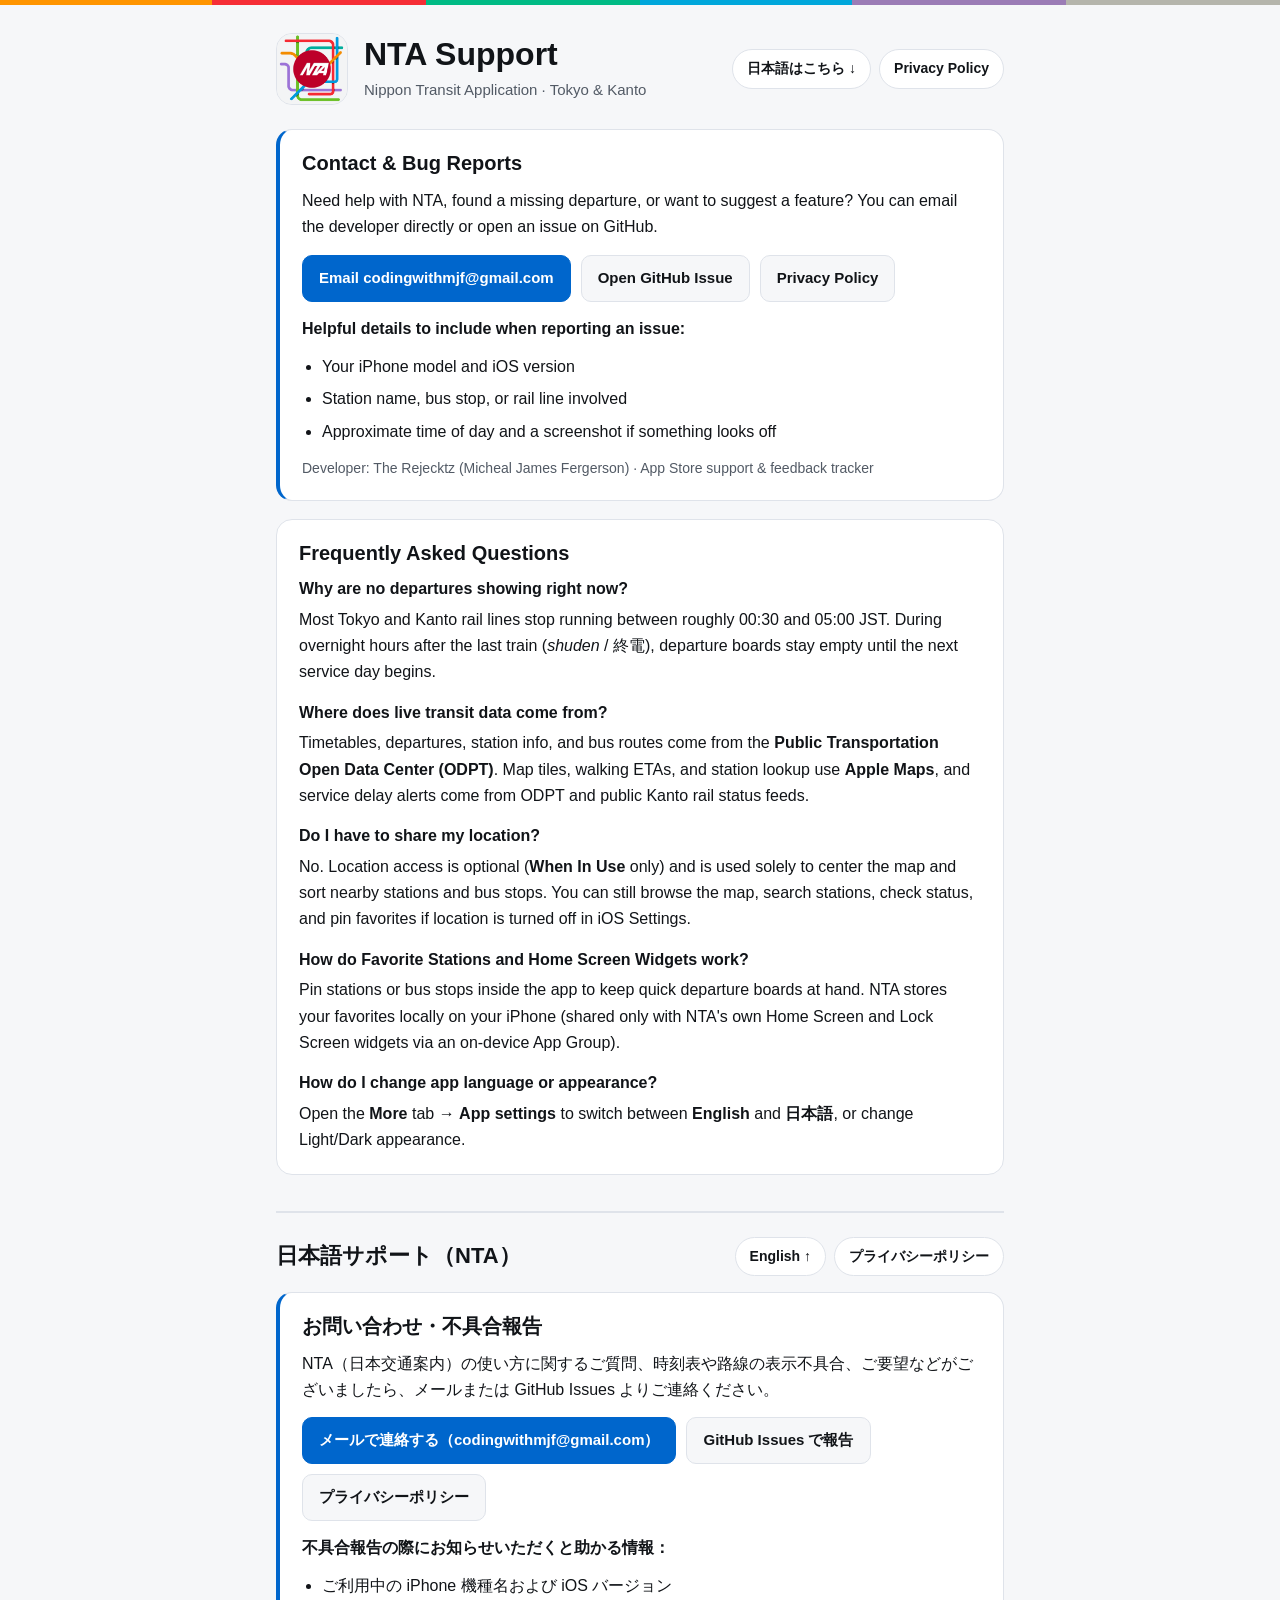
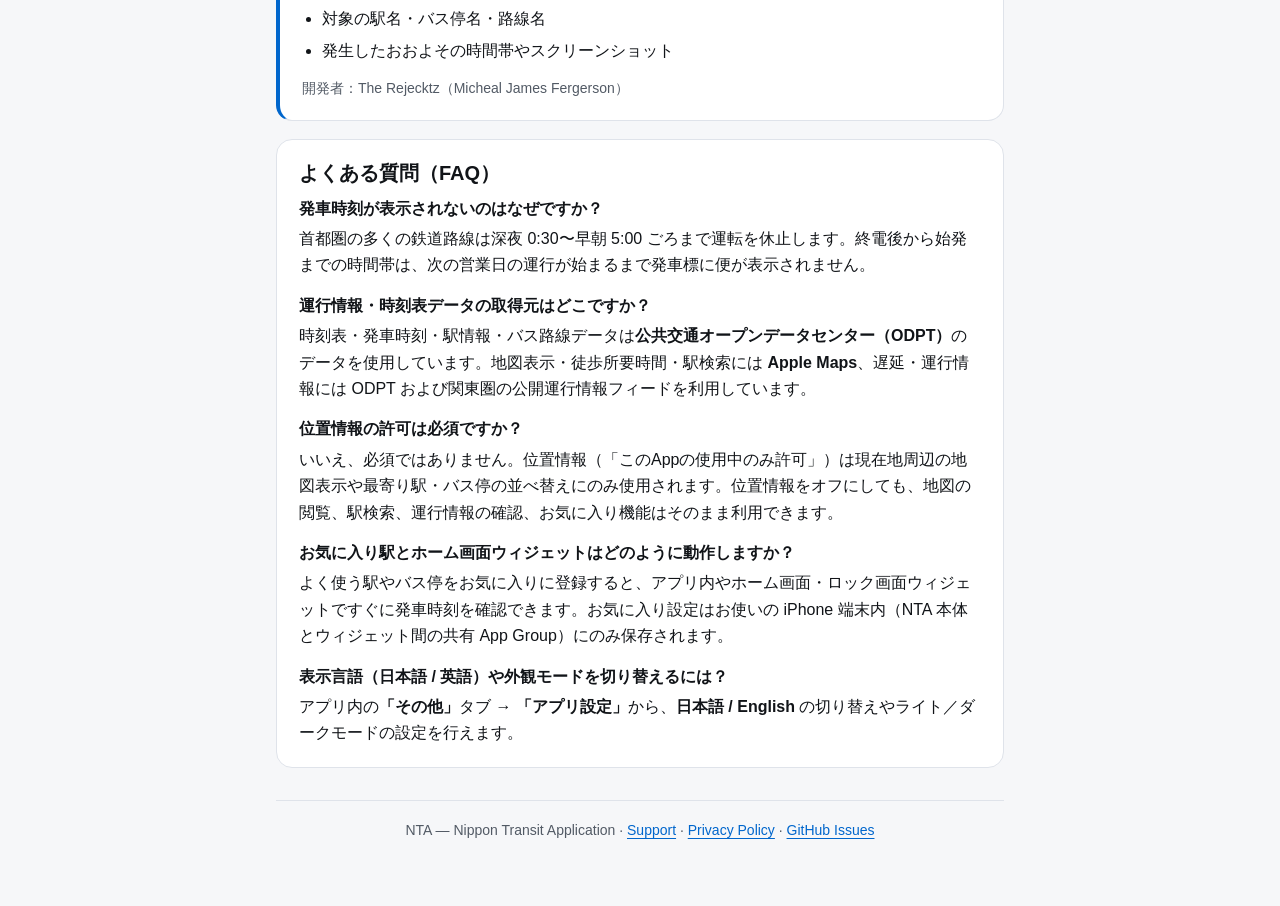
==== index.html @ 33166bc8 "Initial NTA support and privacy policy site" ====
<!doctype html>
<html lang="en">
<head>
<meta charset="utf-8">
<meta name="viewport" content="width=device-width, initial-scale=1">
<title>NTA — Nippon Transit Application Support</title>
<meta name="description" content="Support, FAQ, and contact details for NTA — Nippon Transit Application (iOS) in Tokyo & Kanto. 東京・関東圏向け電車・バスアプリ NTA のサポートページ。">
<link rel="icon" href="icon.png">
<link rel="apple-touch-icon" href="apple-touch-icon.png">
<style>
:root {
  --bg: #f6f7f9;
  --card: #ffffff;
  --ink: #111418;
  --muted: #525a65;
  --border: #dfe3ea;
  --accent: #0066cc;
  --accent-ink: #ffffff;
  --stripe: linear-gradient(90deg, #ff9500 0% 16.6%, #f62e36 16.6% 33.3%, #00bb85 33.3% 50%, #00a7db 50% 66.6%, #9b7cb6 66.6% 83.3%, #b5b5ac 83.3% 100%);
}
@media (prefers-color-scheme: dark) {
  :root {
    --bg: #0c0f14;
    --card: #151a22;
    --ink: #f1f4f8;
    --muted: #a6b0bd;
    --border: #272f3b;
    --accent: #4ea1ff;
    --accent-ink: #07121e;
  }
}
* { box-sizing: border-box; }
html { scroll-behavior: smooth; }
@media (prefers-reduced-motion: reduce) { html { scroll-behavior: auto; } }
body {
  margin: 0;
  background: var(--bg);
  color: var(--ink);
  font: 16px/1.65 -apple-system, BlinkMacSystemFont, "Hiragino Sans", "Hiragino Kaku Gothic ProN", "Yu Gothic", "Helvetica Neue", Arial, sans-serif;
}
.line-stripe { height: 5px; width: 100%; background: var(--stripe); }
main { max-width: 760px; margin: 0 auto; padding: 28px 16px 64px; }
header {
  display: flex;
  flex-wrap: wrap;
  align-items: center;
  justify-content: space-between;
  gap: 16px;
  margin-bottom: 24px;
}
.brand { display: flex; align-items: center; gap: 16px; min-width: 0; }
.brand img {
  width: 72px;
  height: 72px;
  border-radius: 16px;
  border: 1px solid var(--border);
  flex: none;
}
h1 { font-size: clamp(24px, 5vw, 32px); line-height: 1.2; margin: 0; font-weight: 700; }
.subtitle { margin: 4px 0 0; color: var(--muted); font-size: 15px; }
.lang-bar { display: flex; flex-wrap: wrap; gap: 8px; }
.pill {
  display: inline-block;
  padding: 7px 14px;
  border-radius: 999px;
  border: 1px solid var(--border);
  background: var(--card);
  color: var(--ink);
  text-decoration: none;
  font-size: 14px;
  font-weight: 600;
}
.pill.primary {
  background: var(--accent);
  border-color: var(--accent);
  color: var(--accent-ink);
}
.card {
  background: var(--card);
  border: 1px solid var(--border);
  border-radius: 16px;
  padding: 20px 22px;
  margin-bottom: 18px;
  scroll-margin-top: 16px;
}
.card.highlight { border-left: 4px solid var(--accent); }
h2 { font-size: 20px; line-height: 1.3; margin: 0 0 12px; font-weight: 700; }
h3 { font-size: 16px; line-height: 1.4; margin: 16px 0 6px; font-weight: 700; }
h3:first-of-type { margin-top: 6px; }
p { margin: 0 0 12px; }
p:last-child, ul:last-child { margin-bottom: 0; }
ul { margin: 0 0 12px; padding-left: 20px; }
li { margin-bottom: 6px; }
a { color: var(--accent); text-underline-offset: 3px; }
.actions { display: flex; flex-wrap: wrap; gap: 10px; margin: 14px 0; }
.btn {
  display: inline-block;
  padding: 10px 16px;
  border-radius: 10px;
  border: 1px solid var(--border);
  background: var(--bg);
  color: var(--ink);
  text-decoration: none;
  font-weight: 600;
  font-size: 15px;
}
.btn.primary { background: var(--accent); border-color: var(--accent); color: var(--accent-ink); }
.section-divider {
  display: flex;
  align-items: center;
  justify-content: space-between;
  gap: 12px;
  margin: 36px 0 16px;
  padding-top: 24px;
  border-top: 2px solid var(--border);
  scroll-margin-top: 16px;
}
.section-divider h2 { margin: 0; font-size: 22px; }
.note { color: var(--muted); font-size: 14px; }
footer {
  margin-top: 32px;
  padding-top: 18px;
  border-top: 1px solid var(--border);
  text-align: center;
  color: var(--muted);
  font-size: 14px;
}
@media (max-width: 520px) {
  .card { padding: 18px 16px; }
  .brand img { width: 60px; height: 60px; border-radius: 14px; }
}
</style>
</head>
<body>
<div class="line-stripe" aria-hidden="true"></div>
<main>
<header>
  <div class="brand">
    <img src="icon.png" alt="NTA app icon">
    <div>
      <h1>NTA Support</h1>
      <p class="subtitle">Nippon Transit Application · Tokyo &amp; Kanto</p>
    </div>
  </div>
  <nav class="lang-bar" aria-label="Language and policy links">
    <a class="pill" href="#ja">日本語はこちら ↓</a>
    <a class="pill" href="privacy.html">Privacy Policy</a>
  </nav>
</header>

<section id="en" aria-labelledby="en-heading">
  <div class="card highlight">
    <h2 id="en-heading">Contact &amp; Bug Reports</h2>
    <p>Need help with NTA, found a missing departure, or want to suggest a feature? You can email the developer directly or open an issue on GitHub.</p>
    <div class="actions">
      <a class="btn primary" href="mailto:codingwithmjf@gmail.com?subject=NTA%20iOS%20Support">Email codingwithmjf@gmail.com</a>
      <a class="btn" href="https://github.com/pleyfight/nta-support/issues">Open GitHub Issue</a>
      <a class="btn" href="privacy.html">Privacy Policy</a>
    </div>
    <p><strong>Helpful details to include when reporting an issue:</strong></p>
    <ul>
      <li>Your iPhone model and iOS version</li>
      <li>Station name, bus stop, or rail line involved</li>
      <li>Approximate time of day and a screenshot if something looks off</li>
    </ul>
    <p class="note">Developer: The Rejecktz (Micheal James Fergerson) · App Store support &amp; feedback tracker</p>
  </div>

  <div class="card">
    <h2>Frequently Asked Questions</h2>

    <h3>Why are no departures showing right now?</h3>
    <p>Most Tokyo and Kanto rail lines stop running between roughly 00:30 and 05:00 JST. During overnight hours after the last train (<em>shuden</em> / 終電), departure boards stay empty until the next service day begins.</p>

    <h3>Where does live transit data come from?</h3>
    <p>Timetables, departures, station info, and bus routes come from the <strong>Public Transportation Open Data Center (ODPT)</strong>. Map tiles, walking ETAs, and station lookup use <strong>Apple Maps</strong>, and service delay alerts come from ODPT and public Kanto rail status feeds.</p>

    <h3>Do I have to share my location?</h3>
    <p>No. Location access is optional (<strong>When In Use</strong> only) and is used solely to center the map and sort nearby stations and bus stops. You can still browse the map, search stations, check status, and pin favorites if location is turned off in iOS Settings.</p>

    <h3>How do Favorite Stations and Home Screen Widgets work?</h3>
    <p>Pin stations or bus stops inside the app to keep quick departure boards at hand. NTA stores your favorites locally on your iPhone (shared only with NTA's own Home Screen and Lock Screen widgets via an on-device App Group).</p>

    <h3>How do I change app language or appearance?</h3>
    <p>Open the <strong>More</strong> tab &rarr; <strong>App settings</strong> to switch between <strong>English</strong> and <strong>日本語</strong>, or change Light/Dark appearance.</p>
  </div>
</section>

<div class="section-divider" id="ja">
  <h2>日本語サポート（NTA）</h2>
  <div class="lang-bar">
    <a class="pill" href="#en">English ↑</a>
    <a class="pill" href="privacy.html#ja">プライバシーポリシー</a>
  </div>
</div>

<section aria-labelledby="ja-contact">
  <div class="card highlight">
    <h2 id="ja-contact">お問い合わせ・不具合報告</h2>
    <p>NTA（日本交通案内）の使い方に関するご質問、時刻表や路線の表示不具合、ご要望などがございましたら、メールまたは GitHub Issues よりご連絡ください。</p>
    <div class="actions">
      <a class="btn primary" href="mailto:codingwithmjf@gmail.com?subject=NTA%20iOS%20Support">メールで連絡する（codingwithmjf@gmail.com）</a>
      <a class="btn" href="https://github.com/pleyfight/nta-support/issues">GitHub Issues で報告</a>
      <a class="btn" href="privacy.html#ja">プライバシーポリシー</a>
    </div>
    <p><strong>不具合報告の際にお知らせいただくと助かる情報：</strong></p>
    <ul>
      <li>ご利用中の iPhone 機種名および iOS バージョン</li>
      <li>対象の駅名・バス停名・路線名</li>
      <li>発生したおおよその時間帯やスクリーンショット</li>
    </ul>
    <p class="note">開発者：The Rejecktz（Micheal James Fergerson）</p>
  </div>

  <div class="card">
    <h2>よくある質問（FAQ）</h2>

    <h3>発車時刻が表示されないのはなぜですか？</h3>
    <p>首都圏の多くの鉄道路線は深夜 0:30〜早朝 5:00 ごろまで運転を休止します。終電後から始発までの時間帯は、次の営業日の運行が始まるまで発車標に便が表示されません。</p>

    <h3>運行情報・時刻表データの取得元はどこですか？</h3>
    <p>時刻表・発車時刻・駅情報・バス路線データは<strong>公共交通オープンデータセンター（ODPT）</strong>のデータを使用しています。地図表示・徒歩所要時間・駅検索には <strong>Apple Maps</strong>、遅延・運行情報には ODPT および関東圏の公開運行情報フィードを利用しています。</p>

    <h3>位置情報の許可は必須ですか？</h3>
    <p>いいえ、必須ではありません。位置情報（「このAppの使用中のみ許可」）は現在地周辺の地図表示や最寄り駅・バス停の並べ替えにのみ使用されます。位置情報をオフにしても、地図の閲覧、駅検索、運行情報の確認、お気に入り機能はそのまま利用できます。</p>

    <h3>お気に入り駅とホーム画面ウィジェットはどのように動作しますか？</h3>
    <p>よく使う駅やバス停をお気に入りに登録すると、アプリ内やホーム画面・ロック画面ウィジェットですぐに発車時刻を確認できます。お気に入り設定はお使いの iPhone 端末内（NTA 本体とウィジェット間の共有 App Group）にのみ保存されます。</p>

    <h3>表示言語（日本語 / 英語）や外観モードを切り替えるには？</h3>
    <p>アプリ内の<strong>「その他」</strong>タブ &rarr; <strong>「アプリ設定」</strong>から、<strong>日本語 / English</strong> の切り替えやライト／ダークモードの設定を行えます。</p>
  </div>
</section>

<footer>
  NTA — Nippon Transit Application ·
  <a href="index.html">Support</a> ·
  <a href="privacy.html">Privacy Policy</a> ·
  <a href="https://github.com/pleyfight/nta-support/issues">GitHub Issues</a>
</footer>
</main>
</body>
</html>
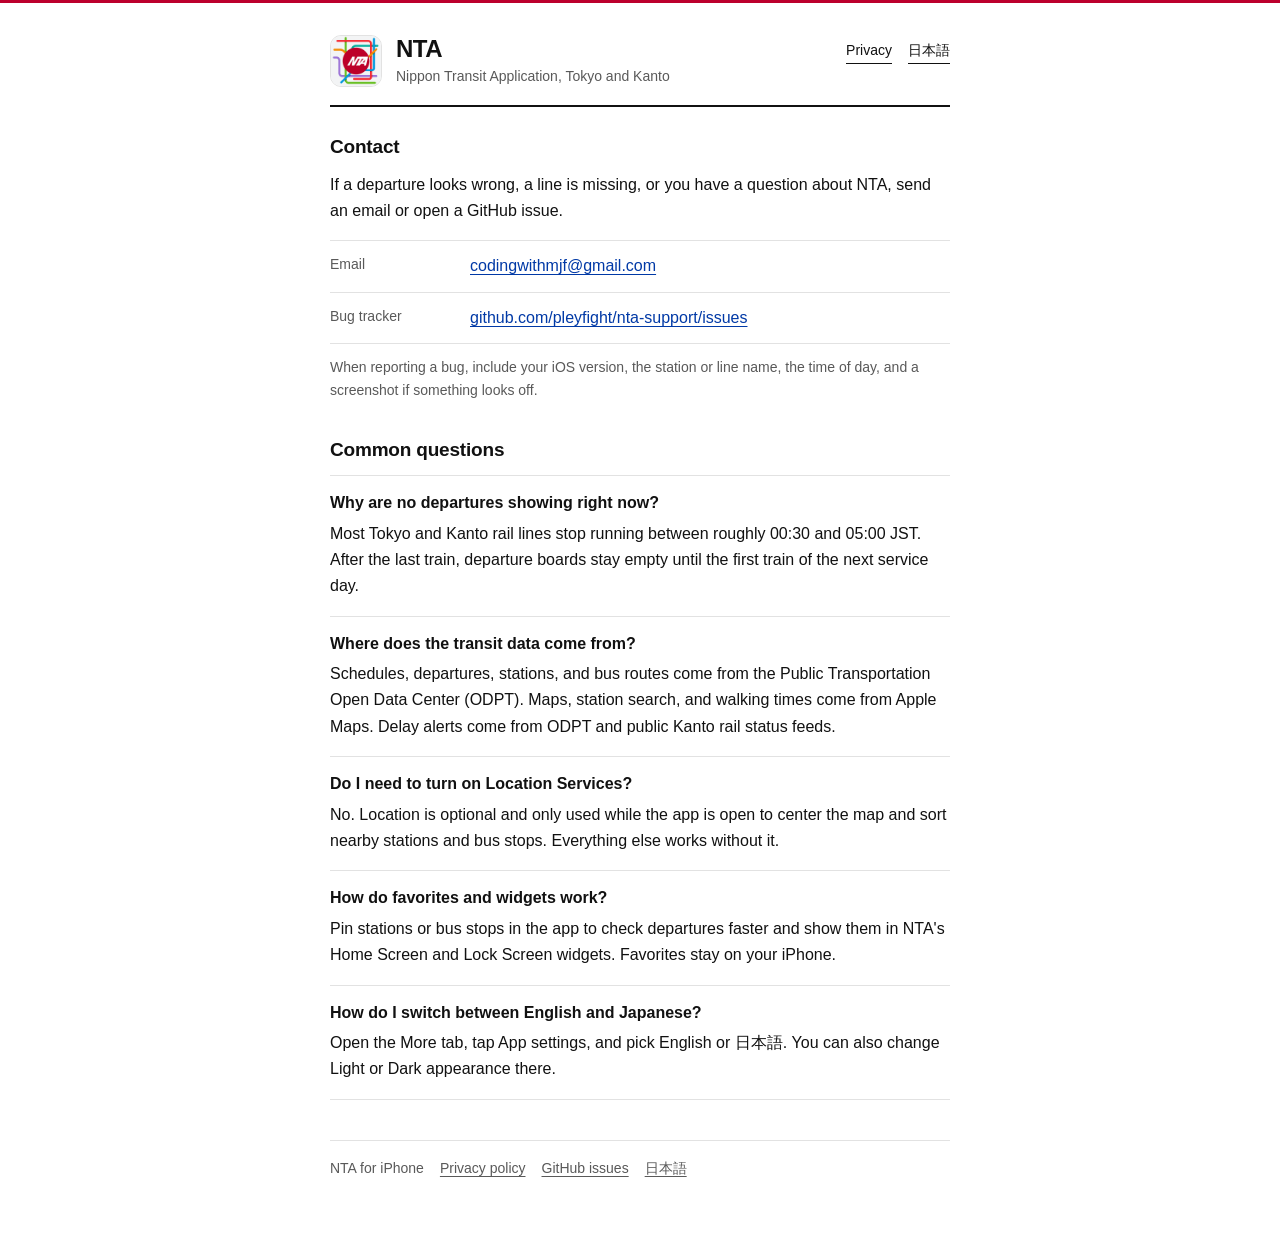
==== commit 290aa548: "Redesign support and privacy pages without card/pill boilerplate" ====
--- a/index.html
+++ b/index.html
@@ -3,240 +3,76 @@
 <head>
 <meta charset="utf-8">
 <meta name="viewport" content="width=device-width, initial-scale=1">
-<title>NTA — Nippon Transit Application Support</title>
-<meta name="description" content="Support, FAQ, and contact details for NTA — Nippon Transit Application (iOS) in Tokyo & Kanto. 東京・関東圏向け電車・バスアプリ NTA のサポートページ。">
+<title>NTA Support</title>
+<meta name="description" content="Support and bug reports for NTA (Nippon Transit Application) on iPhone.">
+<link rel="alternate" hreflang="ja" href="ja/">
 <link rel="icon" href="icon.png">
 <link rel="apple-touch-icon" href="apple-touch-icon.png">
-<style>
-:root {
-  --bg: #f6f7f9;
-  --card: #ffffff;
-  --ink: #111418;
-  --muted: #525a65;
-  --border: #dfe3ea;
-  --accent: #0066cc;
-  --accent-ink: #ffffff;
-  --stripe: linear-gradient(90deg, #ff9500 0% 16.6%, #f62e36 16.6% 33.3%, #00bb85 33.3% 50%, #00a7db 50% 66.6%, #9b7cb6 66.6% 83.3%, #b5b5ac 83.3% 100%);
-}
-@media (prefers-color-scheme: dark) {
-  :root {
-    --bg: #0c0f14;
-    --card: #151a22;
-    --ink: #f1f4f8;
-    --muted: #a6b0bd;
-    --border: #272f3b;
-    --accent: #4ea1ff;
-    --accent-ink: #07121e;
-  }
-}
-* { box-sizing: border-box; }
-html { scroll-behavior: smooth; }
-@media (prefers-reduced-motion: reduce) { html { scroll-behavior: auto; } }
-body {
-  margin: 0;
-  background: var(--bg);
-  color: var(--ink);
-  font: 16px/1.65 -apple-system, BlinkMacSystemFont, "Hiragino Sans", "Hiragino Kaku Gothic ProN", "Yu Gothic", "Helvetica Neue", Arial, sans-serif;
-}
-.line-stripe { height: 5px; width: 100%; background: var(--stripe); }
-main { max-width: 760px; margin: 0 auto; padding: 28px 16px 64px; }
-header {
-  display: flex;
-  flex-wrap: wrap;
-  align-items: center;
-  justify-content: space-between;
-  gap: 16px;
-  margin-bottom: 24px;
-}
-.brand { display: flex; align-items: center; gap: 16px; min-width: 0; }
-.brand img {
-  width: 72px;
-  height: 72px;
-  border-radius: 16px;
-  border: 1px solid var(--border);
-  flex: none;
-}
-h1 { font-size: clamp(24px, 5vw, 32px); line-height: 1.2; margin: 0; font-weight: 700; }
-.subtitle { margin: 4px 0 0; color: var(--muted); font-size: 15px; }
-.lang-bar { display: flex; flex-wrap: wrap; gap: 8px; }
-.pill {
-  display: inline-block;
-  padding: 7px 14px;
-  border-radius: 999px;
-  border: 1px solid var(--border);
-  background: var(--card);
-  color: var(--ink);
-  text-decoration: none;
-  font-size: 14px;
-  font-weight: 600;
-}
-.pill.primary {
-  background: var(--accent);
-  border-color: var(--accent);
-  color: var(--accent-ink);
-}
-.card {
-  background: var(--card);
-  border: 1px solid var(--border);
-  border-radius: 16px;
-  padding: 20px 22px;
-  margin-bottom: 18px;
-  scroll-margin-top: 16px;
-}
-.card.highlight { border-left: 4px solid var(--accent); }
-h2 { font-size: 20px; line-height: 1.3; margin: 0 0 12px; font-weight: 700; }
-h3 { font-size: 16px; line-height: 1.4; margin: 16px 0 6px; font-weight: 700; }
-h3:first-of-type { margin-top: 6px; }
-p { margin: 0 0 12px; }
-p:last-child, ul:last-child { margin-bottom: 0; }
-ul { margin: 0 0 12px; padding-left: 20px; }
-li { margin-bottom: 6px; }
-a { color: var(--accent); text-underline-offset: 3px; }
-.actions { display: flex; flex-wrap: wrap; gap: 10px; margin: 14px 0; }
-.btn {
-  display: inline-block;
-  padding: 10px 16px;
-  border-radius: 10px;
-  border: 1px solid var(--border);
-  background: var(--bg);
-  color: var(--ink);
-  text-decoration: none;
-  font-weight: 600;
-  font-size: 15px;
-}
-.btn.primary { background: var(--accent); border-color: var(--accent); color: var(--accent-ink); }
-.section-divider {
-  display: flex;
-  align-items: center;
-  justify-content: space-between;
-  gap: 12px;
-  margin: 36px 0 16px;
-  padding-top: 24px;
-  border-top: 2px solid var(--border);
-  scroll-margin-top: 16px;
-}
-.section-divider h2 { margin: 0; font-size: 22px; }
-.note { color: var(--muted); font-size: 14px; }
-footer {
-  margin-top: 32px;
-  padding-top: 18px;
-  border-top: 1px solid var(--border);
-  text-align: center;
-  color: var(--muted);
-  font-size: 14px;
-}
-@media (max-width: 520px) {
-  .card { padding: 18px 16px; }
-  .brand img { width: 60px; height: 60px; border-radius: 14px; }
-}
-</style>
+<link rel="stylesheet" href="style.css">
 </head>
 <body>
-<div class="line-stripe" aria-hidden="true"></div>
 <main>
 <header>
   <div class="brand">
     <img src="icon.png" alt="NTA app icon">
     <div>
-      <h1>NTA Support</h1>
-      <p class="subtitle">Nippon Transit Application · Tokyo &amp; Kanto</p>
+      <h1>NTA</h1>
+      <p class="subtitle">Nippon Transit Application, Tokyo and Kanto</p>
     </div>
   </div>
-  <nav class="lang-bar" aria-label="Language and policy links">
-    <a class="pill" href="#ja">日本語はこちら ↓</a>
-    <a class="pill" href="privacy.html">Privacy Policy</a>
+  <nav aria-label="Primary">
+    <a href="privacy.html">Privacy</a>
+    <a href="ja/" lang="ja">日本語</a>
   </nav>
 </header>
 
-<section id="en" aria-labelledby="en-heading">
-  <div class="card highlight">
-    <h2 id="en-heading">Contact &amp; Bug Reports</h2>
-    <p>Need help with NTA, found a missing departure, or want to suggest a feature? You can email the developer directly or open an issue on GitHub.</p>
-    <div class="actions">
-      <a class="btn primary" href="mailto:codingwithmjf@gmail.com?subject=NTA%20iOS%20Support">Email codingwithmjf@gmail.com</a>
-      <a class="btn" href="https://github.com/pleyfight/nta-support/issues">Open GitHub Issue</a>
-      <a class="btn" href="privacy.html">Privacy Policy</a>
+<section aria-labelledby="contact-heading">
+  <h2 id="contact-heading">Contact</h2>
+  <p>If a departure looks wrong, a line is missing, or you have a question about NTA, send an email or open a GitHub issue.</p>
+  <dl class="contact-list">
+    <div class="contact-row">
+      <dt>Email</dt>
+      <dd><a href="mailto:codingwithmjf@gmail.com?subject=NTA%20iOS%20Support">codingwithmjf@gmail.com</a></dd>
     </div>
-    <p><strong>Helpful details to include when reporting an issue:</strong></p>
-    <ul>
-      <li>Your iPhone model and iOS version</li>
-      <li>Station name, bus stop, or rail line involved</li>
-      <li>Approximate time of day and a screenshot if something looks off</li>
-    </ul>
-    <p class="note">Developer: The Rejecktz (Micheal James Fergerson) · App Store support &amp; feedback tracker</p>
-  </div>
-
-  <div class="card">
-    <h2>Frequently Asked Questions</h2>
-
-    <h3>Why are no departures showing right now?</h3>
-    <p>Most Tokyo and Kanto rail lines stop running between roughly 00:30 and 05:00 JST. During overnight hours after the last train (<em>shuden</em> / 終電), departure boards stay empty until the next service day begins.</p>
-
-    <h3>Where does live transit data come from?</h3>
-    <p>Timetables, departures, station info, and bus routes come from the <strong>Public Transportation Open Data Center (ODPT)</strong>. Map tiles, walking ETAs, and station lookup use <strong>Apple Maps</strong>, and service delay alerts come from ODPT and public Kanto rail status feeds.</p>
-
-    <h3>Do I have to share my location?</h3>
-    <p>No. Location access is optional (<strong>When In Use</strong> only) and is used solely to center the map and sort nearby stations and bus stops. You can still browse the map, search stations, check status, and pin favorites if location is turned off in iOS Settings.</p>
-
-    <h3>How do Favorite Stations and Home Screen Widgets work?</h3>
-    <p>Pin stations or bus stops inside the app to keep quick departure boards at hand. NTA stores your favorites locally on your iPhone (shared only with NTA's own Home Screen and Lock Screen widgets via an on-device App Group).</p>
-
-    <h3>How do I change app language or appearance?</h3>
-    <p>Open the <strong>More</strong> tab &rarr; <strong>App settings</strong> to switch between <strong>English</strong> and <strong>日本語</strong>, or change Light/Dark appearance.</p>
-  </div>
+    <div class="contact-row">
+      <dt>Bug tracker</dt>
+      <dd><a href="https://github.com/pleyfight/nta-support/issues">github.com/pleyfight/nta-support/issues</a></dd>
+    </div>
+  </dl>
+  <p class="note">When reporting a bug, include your iOS version, the station or line name, the time of day, and a screenshot if something looks off.</p>
 </section>
 
-<div class="section-divider" id="ja">
-  <h2>日本語サポート（NTA）</h2>
-  <div class="lang-bar">
-    <a class="pill" href="#en">English ↑</a>
-    <a class="pill" href="privacy.html#ja">プライバシーポリシー</a>
-  </div>
-</div>
-
-<section aria-labelledby="ja-contact">
-  <div class="card highlight">
-    <h2 id="ja-contact">お問い合わせ・不具合報告</h2>
-    <p>NTA（日本交通案内）の使い方に関するご質問、時刻表や路線の表示不具合、ご要望などがございましたら、メールまたは GitHub Issues よりご連絡ください。</p>
-    <div class="actions">
-      <a class="btn primary" href="mailto:codingwithmjf@gmail.com?subject=NTA%20iOS%20Support">メールで連絡する（codingwithmjf@gmail.com）</a>
-      <a class="btn" href="https://github.com/pleyfight/nta-support/issues">GitHub Issues で報告</a>
-      <a class="btn" href="privacy.html#ja">プライバシーポリシー</a>
-    </div>
-    <p><strong>不具合報告の際にお知らせいただくと助かる情報：</strong></p>
-    <ul>
-      <li>ご利用中の iPhone 機種名および iOS バージョン</li>
-      <li>対象の駅名・バス停名・路線名</li>
-      <li>発生したおおよその時間帯やスクリーンショット</li>
-    </ul>
-    <p class="note">開発者：The Rejecktz（Micheal James Fergerson）</p>
-  </div>
-
-  <div class="card">
-    <h2>よくある質問（FAQ）</h2>
-
-    <h3>発車時刻が表示されないのはなぜですか？</h3>
-    <p>首都圏の多くの鉄道路線は深夜 0:30〜早朝 5:00 ごろまで運転を休止します。終電後から始発までの時間帯は、次の営業日の運行が始まるまで発車標に便が表示されません。</p>
-
-    <h3>運行情報・時刻表データの取得元はどこですか？</h3>
-    <p>時刻表・発車時刻・駅情報・バス路線データは<strong>公共交通オープンデータセンター（ODPT）</strong>のデータを使用しています。地図表示・徒歩所要時間・駅検索には <strong>Apple Maps</strong>、遅延・運行情報には ODPT および関東圏の公開運行情報フィードを利用しています。</p>
-
-    <h3>位置情報の許可は必須ですか？</h3>
-    <p>いいえ、必須ではありません。位置情報（「このAppの使用中のみ許可」）は現在地周辺の地図表示や最寄り駅・バス停の並べ替えにのみ使用されます。位置情報をオフにしても、地図の閲覧、駅検索、運行情報の確認、お気に入り機能はそのまま利用できます。</p>
-
-    <h3>お気に入り駅とホーム画面ウィジェットはどのように動作しますか？</h3>
-    <p>よく使う駅やバス停をお気に入りに登録すると、アプリ内やホーム画面・ロック画面ウィジェットですぐに発車時刻を確認できます。お気に入り設定はお使いの iPhone 端末内（NTA 本体とウィジェット間の共有 App Group）にのみ保存されます。</p>
-
-    <h3>表示言語（日本語 / 英語）や外観モードを切り替えるには？</h3>
-    <p>アプリ内の<strong>「その他」</strong>タブ &rarr; <strong>「アプリ設定」</strong>から、<strong>日本語 / English</strong> の切り替えやライト／ダークモードの設定を行えます。</p>
+<section aria-labelledby="faq-heading">
+  <h2 id="faq-heading">Common questions</h2>
+  <div class="qa-list">
+    <article class="qa">
+      <h3>Why are no departures showing right now?</h3>
+      <p>Most Tokyo and Kanto rail lines stop running between roughly 00:30 and 05:00 JST. After the last train, departure boards stay empty until the first train of the next service day.</p>
+    </article>
+    <article class="qa">
+      <h3>Where does the transit data come from?</h3>
+      <p>Schedules, departures, stations, and bus routes come from the Public Transportation Open Data Center (ODPT). Maps, station search, and walking times come from Apple Maps. Delay alerts come from ODPT and public Kanto rail status feeds.</p>
+    </article>
+    <article class="qa">
+      <h3>Do I need to turn on Location Services?</h3>
+      <p>No. Location is optional and only used while the app is open to center the map and sort nearby stations and bus stops. Everything else works without it.</p>
+    </article>
+    <article class="qa">
+      <h3>How do favorites and widgets work?</h3>
+      <p>Pin stations or bus stops in the app to check departures faster and show them in NTA's Home Screen and Lock Screen widgets. Favorites stay on your iPhone.</p>
+    </article>
+    <article class="qa">
+      <h3>How do I switch between English and Japanese?</h3>
+      <p>Open the More tab, tap App settings, and pick English or 日本語. You can also change Light or Dark appearance there.</p>
+    </article>
   </div>
 </section>
 
 <footer>
-  NTA — Nippon Transit Application ·
-  <a href="index.html">Support</a> ·
-  <a href="privacy.html">Privacy Policy</a> ·
-  <a href="https://github.com/pleyfight/nta-support/issues">GitHub Issues</a>
+  <span>NTA for iPhone</span>
+  <a href="privacy.html">Privacy policy</a>
+  <a href="https://github.com/pleyfight/nta-support/issues">GitHub issues</a>
+  <a href="ja/" lang="ja">日本語</a>
 </footer>
 </main>
 </body>
--- a/style.css
+++ b/style.css
@@ -0,0 +1,291 @@
+:root {
+  --bg: #ffffff;
+  --surface: #f5f5f5;
+  --ink: #111111;
+  --muted: #595959;
+  --rule: #e2e2e2;
+  --rule-strong: #111111;
+  --crimson: #bc002d;
+  --link: #0039a6;
+}
+
+@media (prefers-color-scheme: dark) {
+  :root {
+    --bg: #0e0f11;
+    --surface: #17191d;
+    --ink: #f0f0f0;
+    --muted: #a3a3a3;
+    --rule: #2a2d34;
+    --rule-strong: #f0f0f0;
+    --crimson: #e33452;
+    --link: #5b93ff;
+  }
+}
+
+* {
+  box-sizing: border-box;
+}
+
+html {
+  scroll-behavior: smooth;
+}
+
+@media (prefers-reduced-motion: reduce) {
+  html {
+    scroll-behavior: auto;
+  }
+}
+
+body {
+  margin: 0;
+  border-top: 3px solid var(--crimson);
+  background: var(--bg);
+  color: var(--ink);
+  font: 16px/1.65 "Helvetica Neue", -apple-system, BlinkMacSystemFont, "Hiragino Sans", "Hiragino Kaku Gothic ProN", "Yu Gothic", sans-serif;
+  -webkit-font-smoothing: antialiased;
+}
+
+main {
+  max-width: 660px;
+  margin: 0 auto;
+  padding: 32px 20px 72px;
+}
+
+a {
+  color: var(--link);
+  text-decoration: underline;
+  text-underline-offset: 3px;
+  text-decoration-thickness: 1px;
+}
+
+a:hover {
+  text-decoration-thickness: 2px;
+}
+
+a:focus-visible {
+  outline: 2px solid var(--link);
+  outline-offset: 2px;
+}
+
+header {
+  display: flex;
+  align-items: flex-start;
+  justify-content: space-between;
+  gap: 16px;
+  padding-bottom: 18px;
+  margin-bottom: 28px;
+  border-bottom: 2px solid var(--rule-strong);
+}
+
+.brand {
+  display: flex;
+  align-items: center;
+  gap: 14px;
+  min-width: 0;
+}
+
+.brand img {
+  width: 52px;
+  height: 52px;
+  border-radius: 11px;
+  border: 1px solid var(--rule);
+  flex: none;
+}
+
+h1 {
+  margin: 0;
+  font-size: 24px;
+  line-height: 1.2;
+  font-weight: 700;
+  letter-spacing: -0.02em;
+}
+
+.subtitle {
+  margin: 3px 0 0;
+  color: var(--muted);
+  font-size: 14px;
+  line-height: 1.4;
+}
+
+nav {
+  display: flex;
+  align-items: center;
+  gap: 16px;
+  flex: none;
+  padding-top: 4px;
+  font-size: 14px;
+  font-weight: 500;
+}
+
+nav a {
+  color: var(--ink);
+  text-decoration: none;
+  border-bottom: 1px solid var(--rule-strong);
+  padding-bottom: 1px;
+}
+
+nav a:hover {
+  color: var(--link);
+  border-bottom-color: var(--link);
+}
+
+section {
+  margin-bottom: 36px;
+}
+
+h2 {
+  margin: 0 0 12px;
+  font-size: 19px;
+  line-height: 1.3;
+  font-weight: 700;
+  letter-spacing: -0.01em;
+}
+
+h3 {
+  margin: 0 0 6px;
+  font-size: 16px;
+  line-height: 1.4;
+  font-weight: 700;
+}
+
+p {
+  margin: 0 0 12px;
+}
+
+p:last-child,
+ul:last-child {
+  margin-bottom: 0;
+}
+
+ul {
+  margin: 0 0 12px;
+  padding-left: 20px;
+}
+
+li {
+  margin-bottom: 6px;
+}
+
+code {
+  font-family: ui-monospace, SFMono-Regular, Menlo, Monaco, Consolas, monospace;
+  font-size: 0.9em;
+  background: var(--surface);
+  padding: 1px 5px;
+  border-radius: 4px;
+}
+
+.note {
+  margin-top: 12px;
+  color: var(--muted);
+  font-size: 14px;
+}
+
+.contact-list {
+  margin: 16px 0 0;
+  border-top: 1px solid var(--rule);
+}
+
+.contact-row {
+  display: grid;
+  grid-template-columns: 128px 1fr;
+  gap: 12px;
+  padding: 12px 0;
+  border-bottom: 1px solid var(--rule);
+}
+
+.contact-row dt {
+  margin: 0;
+  color: var(--muted);
+  font-size: 14px;
+  font-weight: 500;
+}
+
+.contact-row dd {
+  margin: 0;
+  min-width: 0;
+  word-break: break-word;
+}
+
+.qa-list {
+  border-top: 1px solid var(--rule);
+}
+
+.qa {
+  padding: 16px 0;
+  border-bottom: 1px solid var(--rule);
+}
+
+.summary-box {
+  background: var(--surface);
+  border-left: 3px solid var(--crimson);
+  padding: 16px 18px;
+  margin-bottom: 28px;
+}
+
+.summary-box h2 {
+  font-size: 16px;
+  margin-bottom: 8px;
+}
+
+.policy-section {
+  padding: 20px 0;
+  border-top: 1px solid var(--rule);
+}
+
+.policy-section:last-of-type {
+  border-bottom: 1px solid var(--rule);
+}
+
+.policy-section h2 {
+  display: flex;
+  align-items: baseline;
+  gap: 10px;
+}
+
+.num {
+  color: var(--crimson);
+  font-size: 13px;
+  font-weight: 700;
+  font-variant-numeric: tabular-nums;
+  letter-spacing: 0.04em;
+  flex: none;
+}
+
+footer {
+  margin-top: 40px;
+  padding-top: 16px;
+  border-top: 1px solid var(--rule);
+  color: var(--muted);
+  font-size: 14px;
+  display: flex;
+  flex-wrap: wrap;
+  gap: 8px 16px;
+}
+
+footer a {
+  color: var(--muted);
+}
+
+footer a:hover {
+  color: var(--ink);
+}
+
+@media (max-width: 520px) {
+  main {
+    padding: 24px 16px 56px;
+  }
+
+  header {
+    flex-direction: column;
+    gap: 12px;
+  }
+
+  nav {
+    padding-top: 0;
+  }
+
+  .contact-row {
+    grid-template-columns: 1fr;
+    gap: 4px;
+  }
+}
